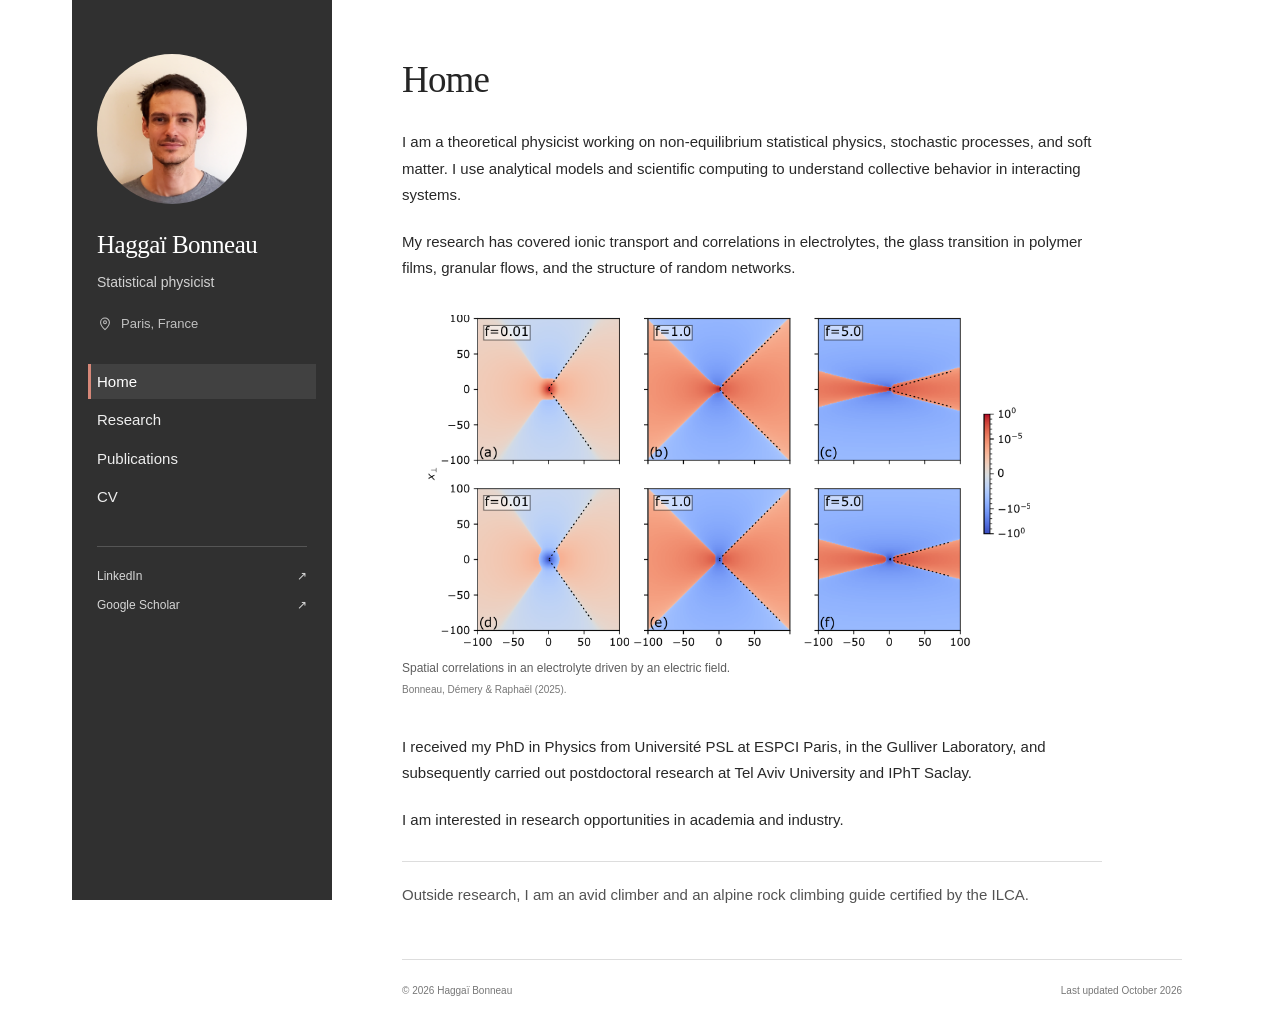
==== index.html @ 4e576c4c "Publish personal academic website" ====
<!doctype html>
<html lang="en"><head><meta charset="utf-8"><meta name="viewport" content="width=device-width, initial-scale=1"><meta name="description" content="Haggaï Bonneau — physicist working on non-equilibrium statistical physics, stochastic processes, and soft matter. Research, publications, and CV."><meta name="theme-color" content="#303030"><title>Haggaï Bonneau | Statistical Physicist</title><link rel="icon" href="assets/favicon.svg" type="image/svg+xml"><link rel="stylesheet" href="style.css?v=20261019-left-sidebar"><link rel="canonical" href="https://haggai-bonneau.github.io/"><meta property="og:site_name" content="Haggaï Bonneau"><meta property="og:title" content="Haggaï Bonneau | Statistical Physicist"><meta property="og:url" content="https://haggai-bonneau.github.io/"><meta property="og:type" content="website"><meta property="og:image" content="https://haggai-bonneau.github.io/assets/portrait.jpg"><meta property="og:image:alt" content="Haggaï Bonneau"><script type="application/ld+json">{"@context": "https://schema.org", "@type": "Person", "name": "Haggaï Bonneau", "alternateName": "Haggai Bonneau", "url": "https://haggai-bonneau.github.io/", "image": "https://haggai-bonneau.github.io/assets/portrait.jpg", "jobTitle": "Statistical physicist", "sameAs": ["https://www.linkedin.com/in/haggai-bonneau", "https://scholar.google.com/citations?user=iTKDGOEAAAAJ"]}</script></head>
<body><a class="skip" href="#main">Skip to content</a><div class="site-shell"><aside class="sidebar"><a href="index.html" class="identity" aria-label="Haggaï Bonneau homepage"><img class="portrait" src="assets/portrait.jpg" width="1321" height="1331" alt="Haggaï Bonneau"><span class="name">Haggaï Bonneau</span></a><p class="role">Statistical physicist</p><p class="location"><svg viewBox="0 0 20 20" aria-hidden="true"><path d="M15.5 8c0 4-5.5 9-5.5 9S4.5 12 4.5 8a5.5 5.5 0 1 1 11 0Z"/><circle cx="10" cy="7.8" r="1.8"/></svg>Paris, France</p><nav aria-label="Main navigation"><a href="index.html" aria-current="page">Home</a><a href="research.html">Research</a><a href="publications.html">Publications</a><a href="cv.html">CV</a></nav><div class="sidebar-links"><a href="https://www.linkedin.com/in/haggai-bonneau" target="_blank" rel="noopener noreferrer">LinkedIn <span aria-hidden="true">↗</span></a><a href="https://scholar.google.com/citations?user=iTKDGOEAAAAJ&amp;hl=iw&amp;oi=ao" target="_blank" rel="noopener noreferrer">Google Scholar <span aria-hidden="true">↗</span></a></div></aside><div class="main-column"><main id="main"><section class="about" aria-labelledby="about-title"><h1 id="about-title">Home</h1><p>I am a theoretical physicist working on non-equilibrium statistical physics, stochastic processes, and soft matter. I use analytical models and scientific computing to understand collective behavior in interacting systems.</p><p>My research has covered ionic transport and correlations in electrolytes, the glass transition in polymer films, granular flows, and the structure of random networks.</p><figure class="home-research"><a href="research.html#electrolytes" aria-label="Read about ionic transport and correlations"><img src="assets/research/ionic-correlations.png" width="1014" height="511" alt="Six ion correlation maps showing conical patterns at three applied electric field strengths"></a><figcaption>Spatial correlations in an electrolyte driven by an electric field.<span class="figure-source">Bonneau, Démery &amp; Raphaël (2025).</span></figcaption></figure><p>I received my PhD in Physics from Université PSL at ESPCI Paris, in the Gulliver Laboratory, and subsequently carried out postdoctoral research at Tel Aviv University and IPhT Saclay.</p><p>I am interested in research opportunities in academia and industry.</p><p class="personal-note">Outside research, I am an avid climber and an alpine rock climbing guide certified by the ILCA.</p></section></main><footer><span>© 2026 Haggaï Bonneau</span><span>Last updated October 2026</span></footer></div></div><script src="script.js"></script></body></html>
---- style.css ----
:root{--ink:#303934;--muted:#6d756f;--accent:#35685d;--line:#e1e6e0;--paper:#fff;--side:#f6f8f5;--serif:Georgia,'Times New Roman',serif}*{box-sizing:border-box}html{scroll-behavior:smooth;scroll-padding-top:32px}body{margin:0;color:var(--ink);background:var(--paper);font-family:-apple-system,BlinkMacSystemFont,'Segoe UI',sans-serif;font-size:15px;line-height:1.75;-webkit-font-smoothing:antialiased}a{color:var(--accent);text-decoration-thickness:1px;text-underline-offset:4px}a:hover{color:#1b493d;text-decoration:underline}a:focus-visible,button:focus-visible{outline:2px solid var(--accent);outline-offset:5px;border-radius:2px}p{margin:0 0 17px}strong{font-weight:600}svg{display:block}.site-shell{display:grid;grid-template-columns:260px minmax(0,800px);max-width:1160px;margin:0 auto;min-height:100vh;padding:0 42px;gap:66px}.sidebar{position:sticky;top:0;align-self:start;padding:65px 30px 40px 22px;min-height:100vh;background:var(--side);border-left:1px solid #f0f2ed;border-right:1px solid #f0f2ed}.identity{display:block;color:var(--ink);text-decoration:none}.identity:hover{text-decoration:none}.avatar{position:relative;width:142px;height:142px;margin:0 0 25px;border:1px solid #d8e2d7;border-radius:50%;display:flex;align-items:center;justify-content:center;background:#eaf0e7;color:#52705c;font-family:var(--serif);font-size:48px;letter-spacing:-3px;box-shadow:0 0 0 7px #f0f4ed}.avatar:before,.avatar:after{content:'';position:absolute;border:1px solid #d9e3d5;border-radius:50%;inset:12px;transform:rotate(-25deg) scaleX(.63)}.avatar:after{transform:rotate(38deg) scaleX(.63)}.avatar span{position:absolute;right:20px;top:18px;width:7px;height:7px;background:#73927b;border-radius:50%}.name{font-family:var(--serif);font-size:25px;letter-spacing:-.5px;line-height:1.3;white-space:nowrap}.role{font-size:14px;color:#646f65;margin:7px 0 19px}.location{display:flex;align-items:center;gap:8px;font-size:13px;color:var(--muted);margin-bottom:26px}.location svg,.sidebar-links svg{width:16px;height:16px;stroke:currentColor;fill:none;stroke-width:1.3}.sidebar-links{border-top:1px solid var(--line);padding-top:19px;display:grid;gap:9px}.sidebar-links a{display:flex;gap:9px;align-items:center;font-size:13px;text-decoration:none}.sidebar-note{margin-top:38px;font-size:12px;color:#7d867c;line-height:1.9}.main-column{min-width:0}.topbar{height:99px;display:flex;justify-content:space-between;align-items:center;gap:20px;border-bottom:1px solid var(--line);margin-bottom:37px}nav{display:flex;gap:28px;align-self:stretch}nav a{position:relative;display:flex;align-items:center;font-size:13px;color:var(--muted);text-decoration:none}nav a[aria-current]{color:var(--accent);font-weight:600}nav a[aria-current]:after{content:'';position:absolute;bottom:-1px;height:2px;left:0;right:0;background:var(--accent)}.contact{font-size:12px;white-space:nowrap;text-decoration:none}.contact span{margin-left:4px}.eyebrow{font-size:10px;letter-spacing:1.8px;color:#738274;font-weight:600;margin:0 0 9px}h1,h2,h3{font-weight:400;color:#263c30}h1{font-family:var(--serif);font-size:38px;line-height:1.2;letter-spacing:-.8px;margin:0 0 22px}h2{font-family:var(--serif);font-size:26px;line-height:1.35;letter-spacing:-.3px;margin:0}h3{font-family:var(--serif);font-size:20px;line-height:1.4;margin:0 0 8px;letter-spacing:-.2px}.lead{font-size:18px;line-height:1.65;color:#445247;margin-bottom:17px}.about{margin-bottom:43px}.about p:not(.eyebrow){max-width:700px}.section-heading{display:flex;justify-content:space-between;align-items:baseline;gap:18px;border-bottom:1px solid var(--line);padding-bottom:12px;margin-bottom:8px}.section-heading>span{font-size:11px;color:#899087}.small-link{font-size:12px;text-decoration:none;white-space:nowrap}.research-row{display:grid;grid-template-columns:109px minmax(0,1fr);gap:25px;padding:24px 0;border-bottom:1px solid #edf0eb}.research-row:last-child{border:0;padding-bottom:0}.research-figure{display:flex;align-items:center;justify-content:center;width:109px;height:105px;border-radius:3px;background:#f6f8f3;margin-top:3px}.research-figure svg{width:100px;height:90px}.research-figure .guide{stroke:#dce4d6;stroke-width:1;stroke-dasharray:3 4;fill:none}.particles{fill:#e5ede1;stroke:#8aa38c;stroke-width:1}.marks,.arrow{stroke:#6b8a71;fill:none;stroke-width:1.2;stroke-linecap:round;stroke-linejoin:round}.chain{fill:none;stroke:#7f9c7d;stroke-width:2}.dots{fill:#698b6c}.edges{stroke:#bacbb2;fill:none;stroke-width:1.3}.nodes{fill:#8aa284;stroke:#f6f8f3;stroke-width:1.5}.research-row p{font-size:14px;line-height:1.75;margin-bottom:9px}.research-row .methods{font-size:11px;color:#7b8479;margin-bottom:7px}.research-row h3{font-size:19px}.research-row .small-link{font-size:11px}#research{margin-bottom:44px}.publication-list{list-style:none;padding:0;margin:0}.publication{padding:20px 0;border-bottom:1px solid #edf0eb}.publication:last-child{border-bottom:0}.paper-title{display:block;color:#355c4f;font-size:14px;line-height:1.6;font-weight:500;text-decoration:none}.publication p{font-size:12px;line-height:1.7;margin:4px 0 0}.authors{color:#6e756f}.authors strong{font-weight:600;color:#454f46}.journal{color:#83897f}.doi{font-size:10px;margin-left:5px;text-decoration:none}.intro{color:#687367;margin-bottom:35px}.year-heading{font-size:22px;margin-top:30px;padding-bottom:8px;border-bottom:1px solid var(--line)}footer{display:flex;justify-content:space-between;gap:15px;border-top:1px solid var(--line);margin-top:50px;padding:22px 0 30px;font-size:10px;color:#8a9187}.cv-heading{display:flex;justify-content:space-between;align-items:center;gap:20px}.cv-heading h1{margin-bottom:16px}.print-button{font-family:inherit;font-size:11px;color:var(--accent);border:1px solid #d2ded1;padding:9px 12px;border-radius:3px;background:#fff;cursor:pointer;white-space:nowrap}.print-button:hover{background:#f3f7f0}.cv-section{margin:35px 0 18px;padding-bottom:9px;border-bottom:1px solid var(--line)}.timeline article{display:grid;grid-template-columns:90px 1fr;gap:22px;margin-bottom:24px}.period{font-size:12px;color:var(--muted);padding-top:3px}.timeline h3{font-size:19px;margin-bottom:4px}.timeline p{font-size:14px;margin-bottom:6px}.timeline .institution{font-size:13px;color:var(--muted)}.skip{position:absolute;left:12px;top:-100px;z-index:10;background:#fff;padding:8px 14px}.skip:focus{top:10px}
@media(min-width:1400px){.site-shell{max-width:1200px;grid-template-columns:260px minmax(0,800px);gap:76px;padding:0 32px}}@media(max-width:1050px){.site-shell{padding:0 24px;grid-template-columns:220px minmax(0,1fr);gap:36px}.sidebar{padding-left:18px;padding-right:18px}.name{font-size:22px}nav{gap:22px}.contact{display:none}.section-heading>span{display:none}.research-row{gap:20px}}@media(max-width:700px){body{font-size:14px}.site-shell{display:block;padding:0 25px}.sidebar{position:static;min-height:0;padding:29px 0 24px;border:0;border-bottom:1px solid var(--line);background:none;display:grid;grid-template-columns:1fr;}.identity{padding-left:84px;position:relative;min-height:40px;display:flex;align-items:center}.avatar{position:absolute;left:3px;top:0;width:61px;height:61px;font-size:25px;box-shadow:0 0 0 4px #f0f4ed;margin:0;letter-spacing:-2px}.avatar:before,.avatar:after{inset:6px}.avatar span{width:4px;height:4px;right:8px;top:7px}.name{font-size:25px}.role{padding-left:84px;margin:0 0 17px;font-size:12px}.location{margin:0;font-size:12px;gap:5px}.sidebar-links{border:0;padding:0;display:flex;gap:17px;margin-top:10px}.sidebar-links a{font-size:12px;gap:6px}.sidebar-note{display:none}.topbar{height:64px;margin-bottom:29px}nav{width:100%;justify-content:space-between;gap:12px}nav a{font-size:12px}h1{font-size:33px;margin-bottom:19px}.eyebrow{font-size:9px;letter-spacing:1.4px}.lead{font-size:17px}h2{font-size:25px}.about{margin-bottom:33px}.research-row{grid-template-columns:65px minmax(0,1fr);gap:16px;padding:22px 0}.research-figure{width:65px;height:71px}.research-figure svg{width:61px;height:60px}.research-row h3{font-size:18px}.research-row p{font-size:13px}.research-row .methods{font-size:10px;line-height:1.8}.section-heading{gap:8px}.section-heading .small-link{font-size:10px}.paper-title{font-size:13px}.publication p{font-size:11px}footer{font-size:9px;margin-top:35px}.cv-heading{display:block}.print-button{margin-bottom:16px}.timeline article{grid-template-columns:72px minmax(0,1fr);gap:12px}.timeline h3{font-size:18px}.timeline p{font-size:13px}}
@media(prefers-reduced-motion:reduce){html{scroll-behavior:auto}}@media print{@page{size:A4;margin:17mm}body{font-size:10pt;line-height:1.5}.site-shell{display:block;padding:0;max-width:none}.sidebar,.topbar,footer,.print-button,.no-print,.skip{display:none}.main-column{width:100%}h1{font-size:27pt}h2,.cv-section{font-size:16pt;margin-top:20px}.intro{margin-bottom:20px}.timeline article{margin-bottom:14px;break-inside:avoid}.timeline p{font-size:10pt}.publication{padding:10px 0;break-inside:avoid}.paper-title{font-size:10pt}.publication p{font-size:9pt}a{color:inherit;text-decoration:none}.doi{display:none}h2,h3{break-after:avoid}}

/* Second draft: charcoal navigation and a single burgundy accent. */
:root{--ink:#282828;--muted:#666;--accent:#8d3035;--line:#ddd;--paper:#fff;--side:#303030}h1,h2,h3{color:#252525}.site-shell{max-width:1200px;grid-template-columns:260px minmax(0,780px);gap:70px;padding:0 32px}.sidebar{background:#303030;color:#fff;border:0;padding:54px 25px 35px;min-height:100vh}.identity,.identity:hover{color:white}.name{font-size:25px;white-space:normal}.avatar{width:120px;height:120px;border:1px solid #777;border-radius:0;box-shadow:none;background:none;color:#eee;font-size:48px;margin-bottom:26px}.avatar:before,.avatar:after,.avatar span{display:none}.role{color:#d2d2d2;margin-top:8px}.location{color:#c1c1c1;margin-bottom:28px}.sidebar nav{display:flex;flex-direction:column;gap:3px;align-items:stretch;margin:0 -9px}.sidebar nav a{font-size:15px;color:#eee;padding:5px 9px;line-height:1.7;display:block}.sidebar nav a:hover{background:#3c3c3c;color:#fff;text-decoration:none}.sidebar nav a[aria-current]{color:#fff;background:#414141;border-left:3px solid #d68778;padding-left:6px;font-weight:400}.sidebar nav a[aria-current]:after{display:none}.sidebar-links{border-top:1px solid #555;margin-top:31px;padding-top:19px}.sidebar-links a{color:#d6d6d6;font-size:12px;overflow-wrap:anywhere}.main-column{padding-top:58px}h1{font-size:37px;margin-bottom:27px}.about p{margin-bottom:21px}.about{max-width:720px}.intro{color:#555}.research-row.text-only{display:block;padding:22px 0 24px}.research-row h2{font-size:25px;margin-bottom:10px}.research-row p{font-size:15px}.research-row .methods{font-size:12px;color:#666}.paper-title{color:var(--accent)}.publication .authors{color:#555}.publication .journal{color:#666}.doi{display:none}.cv-heading{align-items:flex-start}.print-button{border-color:#bbb;color:var(--accent)}footer{color:#777;margin-top:50px}.year-heading{margin-top:32px}.avatar{font-family:Georgia,serif;letter-spacing:0}
@media(max-width:1050px){.site-shell{grid-template-columns:220px minmax(0,1fr);gap:38px;padding:0 24px}.sidebar{padding-left:19px;padding-right:19px}.sidebar-links a{font-size:11px}.name{font-size:23px}}
@media(max-width:700px){.site-shell{display:block;padding:0}.sidebar{padding:27px 24px 23px;min-height:0;display:block}.identity{padding-left:0;min-height:0}.avatar{display:none}.name{font-size:28px}.role{padding:0;margin:3px 0 10px;font-size:13px}.location{font-size:12px;margin:0 0 16px}.sidebar nav{flex-direction:row;flex-wrap:wrap;gap:5px 10px;margin:0 -6px}.sidebar nav a{font-size:13px;padding:3px 6px}.sidebar nav a[aria-current]{border-left:0;border-bottom:2px solid #d68778;padding:3px 6px}.sidebar-links{padding-top:12px;margin-top:15px}.sidebar-links a{font-size:12px}.main-column{padding:30px 24px 0}.research-row.text-only{display:block}h1{font-size:32px}footer{font-size:9px}.cv-heading{display:block}}
@media print{.site-shell{display:block;padding:0}.main-column{padding:0}.sidebar{display:none}h1{font-size:27pt}}

/* Original research figures selected by the author. */
.home-research{margin:33px 0 35px;max-width:660px}.home-research img{display:block;width:100%;height:auto}.home-research a{display:block}.home-research figcaption,.topic-figure figcaption{font-size:12px;line-height:1.65;color:#5e5e5e;margin-top:12px}.figure-source{display:block;font-size:10px;color:#777;margin-top:3px}.research-intro{margin-bottom:30px}.research-topic{padding:27px 0 34px;border-bottom:1px solid var(--line);scroll-margin-top:28px}.research-topic:last-child{border:0;padding-bottom:0}.research-topic h2{font-size:25px;margin-bottom:18px}.topic-content{display:grid;grid-template-columns:minmax(0,1fr) 260px;gap:30px;align-items:start}.topic-description p{font-size:14px;line-height:1.8;margin-bottom:17px}.topic-figure{margin:0;min-width:0}.topic-figure img{display:block;width:100%;height:auto;max-height:305px;object-fit:contain;object-position:center top}.topic-figure a{display:block}.topic-figure figcaption{font-size:11px}.topic-figure .figure-source{font-size:9px}.topic-figure a:focus-visible{outline-offset:6px}@media(max-width:1100px){.topic-content{grid-template-columns:minmax(0,1fr) 210px;gap:22px}}@media(max-width:900px){.topic-content{display:block}.topic-figure{max-width:350px;margin:22px auto 0}.topic-figure img{max-height:330px}.topic-description p{font-size:14px}}@media(max-width:700px){.home-research{margin:27px -8px}.home-research figcaption{margin-left:8px;margin-right:8px;font-size:11px}.research-topic h2{font-size:23px}.topic-figure{max-width:360px}.figure-source{font-size:9px}}@media print{.home-research,.topic-figure{break-inside:avoid}.topic-figure img{max-height:220px}}

.print-contact{display:none}@media print{.print-contact{display:inline}}

/* Portrait and the reviewed academic CV. */
.portrait{display:block;width:150px;height:150px;object-fit:cover;object-position:50% 46%;border-radius:50%;margin:0 0 25px}.identity{padding-left:0}.download-button{display:inline-flex;align-items:center;gap:10px;border:1px solid #b4a1a3;border-radius:2px;padding:9px 12px;color:var(--accent);font-size:12px;text-decoration:none;white-space:nowrap;line-height:1.5}.download-button:hover{background:#faf7f7;text-decoration:none}.pdf-label{font-size:10px;color:#6e6162}.teaching-details{padding-left:17px;margin:12px 0 0}.teaching-details li{font-size:14px;line-height:1.8;margin-bottom:13px}.personal-note{padding-top:20px;border-top:1px solid var(--line);margin-top:28px;color:#535353}.cv-heading h1{font-size:34px}.cv-heading{gap:15px}.sidebar-links{display:grid;gap:8px}.sidebar-links a{justify-content:space-between}.cv-heading .download-button{margin-top:5px}@media(max-width:1100px){.cv-heading{display:block}.cv-heading .download-button{margin:0 0 19px}.portrait{width:140px;height:140px}}@media(max-width:700px){.identity{display:flex;min-height:84px;padding-left:104px}.portrait{position:absolute;left:0;top:0;width:82px;height:82px;margin:0}.name{font-size:26px}.role{padding-left:104px;margin:-25px 0 26px;font-size:12px;position:relative;pointer-events:none}.location{margin-top:0}.download-button{font-size:12px}.teaching-details li{font-size:13px}.personal-note{font-size:13px}.cv-heading h1{font-size:32px}.sidebar{padding-top:25px}.sidebar-links a{justify-content:flex-start;gap:6px}}@media print{.download-button{display:none}.portrait{display:none}}

/* Keep the photo, navigation, and profile links on the left at every screen width. */
@media screen and (max-width:700px){
.site-shell{display:grid;grid-template-columns:150px minmax(0,1fr);gap:24px;padding:0 16px;min-height:100vh}
.sidebar{display:block;position:sticky;top:0;align-self:start;min-height:100vh;padding:32px 14px 25px;background:#303030}
.identity{display:block;position:static;min-height:0;padding:0}
.portrait{position:static;width:112px;height:112px;margin:0 0 23px;border-radius:50%}
.name{font-size:21px;line-height:1.35;display:block}
.role{position:static;padding:0;margin:8px 0 19px;font-size:12px;line-height:1.6;pointer-events:auto}
.location{font-size:11px;margin:0 0 22px;gap:5px}
.location svg{width:13px;height:13px;flex-shrink:0}
.sidebar nav{display:flex;flex-direction:column;flex-wrap:nowrap;align-items:stretch;gap:4px;width:auto;margin:0 -6px}
.sidebar nav a{display:block;padding:5px 6px;font-size:13px;line-height:1.7}
.sidebar nav a[aria-current]{padding:5px 6px 5px 3px;border-left:3px solid #d68778;border-bottom:0;background:#414141}
.sidebar-links{display:grid;gap:10px;border-top:1px solid #555;margin:27px 0 0;padding:17px 0 0}
.sidebar-links a{font-size:11px;gap:5px;justify-content:space-between;line-height:1.6}
.main-column{min-width:0;padding:34px 0 0}
h1,.cv-heading h1{font-size:29px;line-height:1.25}
h2{font-size:23px}.research-topic h2{font-size:21px}
.home-research{margin:25px 0 29px}.home-research figcaption{margin-left:0;margin-right:0;font-size:10px}
.topic-figure figcaption{font-size:10px}.figure-source{font-size:9px}
.download-button{max-width:100%;white-space:normal;align-items:center;font-size:11px;padding:8px 9px}
.pdf-label{flex-shrink:0;font-size:9px}
footer{flex-direction:column;align-items:flex-start;gap:3px;font-size:9px}
}
@media screen and (max-width:450px){
.site-shell{grid-template-columns:125px minmax(0,1fr);gap:16px;padding:0 12px}
.sidebar{padding:27px 10px 24px}.portrait{width:94px;height:94px;margin-bottom:20px}
.name{font-size:19px}.role{font-size:11px}.location{font-size:10px;align-items:flex-start}
.sidebar nav a{font-size:12px}.sidebar-links a{font-size:10px}
.main-column{padding-top:30px}body{font-size:13px}h1,.cv-heading h1{font-size:27px}
.timeline article{display:block}.timeline .period{margin-bottom:5px;font-size:11px}
.timeline h3{font-size:17px}.timeline p,.teaching-details li{font-size:12px}
.research-topic h2{font-size:20px}.topic-description p{font-size:13px}
.personal-note{font-size:12px}.publication p{font-size:10px}
}
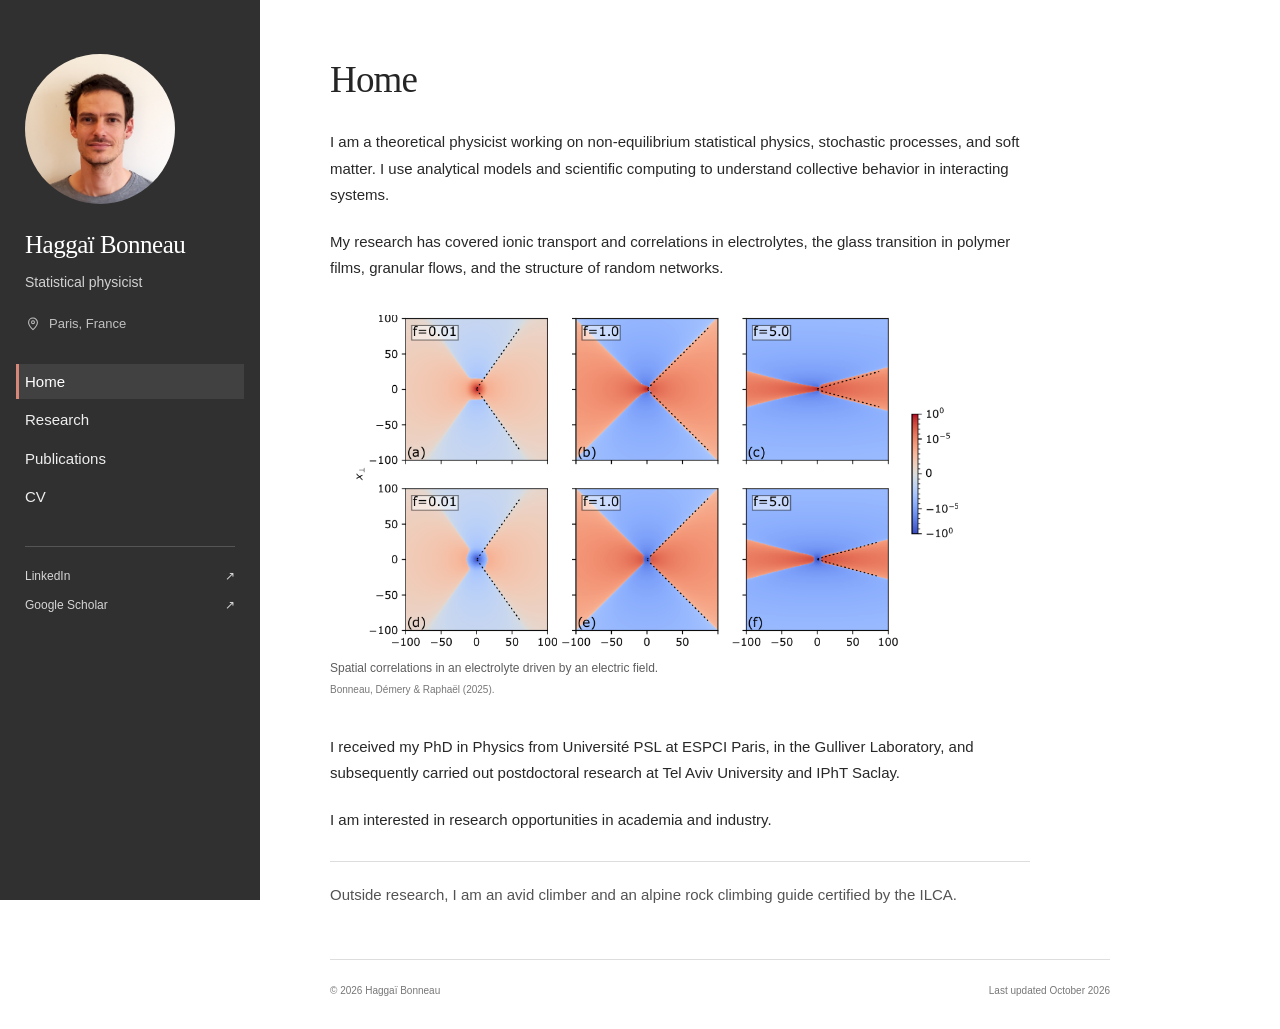
==== commit 11cf701d: "Align desktop sidebar left and simplify teaching entries" ====
--- a/index.html
+++ b/index.html
@@ -1,3 +1,3 @@
 <!doctype html>
-<html lang="en"><head><meta charset="utf-8"><meta name="viewport" content="width=device-width, initial-scale=1"><meta name="description" content="Haggaï Bonneau — physicist working on non-equilibrium statistical physics, stochastic processes, and soft matter. Research, publications, and CV."><meta name="theme-color" content="#303030"><title>Haggaï Bonneau | Statistical Physicist</title><link rel="icon" href="assets/favicon.svg" type="image/svg+xml"><link rel="stylesheet" href="style.css?v=20261019-left-sidebar"><link rel="canonical" href="https://haggai-bonneau.github.io/"><meta property="og:site_name" content="Haggaï Bonneau"><meta property="og:title" content="Haggaï Bonneau | Statistical Physicist"><meta property="og:url" content="https://haggai-bonneau.github.io/"><meta property="og:type" content="website"><meta property="og:image" content="https://haggai-bonneau.github.io/assets/portrait.jpg"><meta property="og:image:alt" content="Haggaï Bonneau"><script type="application/ld+json">{"@context": "https://schema.org", "@type": "Person", "name": "Haggaï Bonneau", "alternateName": "Haggai Bonneau", "url": "https://haggai-bonneau.github.io/", "image": "https://haggai-bonneau.github.io/assets/portrait.jpg", "jobTitle": "Statistical physicist", "sameAs": ["https://www.linkedin.com/in/haggai-bonneau", "https://scholar.google.com/citations?user=iTKDGOEAAAAJ"]}</script></head>
+<html lang="en"><head><meta charset="utf-8"><meta name="viewport" content="width=device-width, initial-scale=1"><meta name="description" content="Haggaï Bonneau — physicist working on non-equilibrium statistical physics, stochastic processes, and soft matter. Research, publications, and CV."><meta name="theme-color" content="#303030"><title>Haggaï Bonneau | Statistical Physicist</title><link rel="icon" href="assets/favicon.svg" type="image/svg+xml"><link rel="stylesheet" href="style.css?v=20261020-sidebar-teaching"><link rel="canonical" href="https://haggai-bonneau.github.io/"><meta property="og:site_name" content="Haggaï Bonneau"><meta property="og:title" content="Haggaï Bonneau | Statistical Physicist"><meta property="og:url" content="https://haggai-bonneau.github.io/"><meta property="og:type" content="website"><meta property="og:image" content="https://haggai-bonneau.github.io/assets/portrait.jpg"><meta property="og:image:alt" content="Haggaï Bonneau"><script type="application/ld+json">{"@context": "https://schema.org", "@type": "Person", "name": "Haggaï Bonneau", "alternateName": "Haggai Bonneau", "url": "https://haggai-bonneau.github.io/", "image": "https://haggai-bonneau.github.io/assets/portrait.jpg", "jobTitle": "Statistical physicist", "sameAs": ["https://www.linkedin.com/in/haggai-bonneau", "https://scholar.google.com/citations?user=iTKDGOEAAAAJ"]}</script></head>
 <body><a class="skip" href="#main">Skip to content</a><div class="site-shell"><aside class="sidebar"><a href="index.html" class="identity" aria-label="Haggaï Bonneau homepage"><img class="portrait" src="assets/portrait.jpg" width="1321" height="1331" alt="Haggaï Bonneau"><span class="name">Haggaï Bonneau</span></a><p class="role">Statistical physicist</p><p class="location"><svg viewBox="0 0 20 20" aria-hidden="true"><path d="M15.5 8c0 4-5.5 9-5.5 9S4.5 12 4.5 8a5.5 5.5 0 1 1 11 0Z"/><circle cx="10" cy="7.8" r="1.8"/></svg>Paris, France</p><nav aria-label="Main navigation"><a href="index.html" aria-current="page">Home</a><a href="research.html">Research</a><a href="publications.html">Publications</a><a href="cv.html">CV</a></nav><div class="sidebar-links"><a href="https://www.linkedin.com/in/haggai-bonneau" target="_blank" rel="noopener noreferrer">LinkedIn <span aria-hidden="true">↗</span></a><a href="https://scholar.google.com/citations?user=iTKDGOEAAAAJ&amp;hl=iw&amp;oi=ao" target="_blank" rel="noopener noreferrer">Google Scholar <span aria-hidden="true">↗</span></a></div></aside><div class="main-column"><main id="main"><section class="about" aria-labelledby="about-title"><h1 id="about-title">Home</h1><p>I am a theoretical physicist working on non-equilibrium statistical physics, stochastic processes, and soft matter. I use analytical models and scientific computing to understand collective behavior in interacting systems.</p><p>My research has covered ionic transport and correlations in electrolytes, the glass transition in polymer films, granular flows, and the structure of random networks.</p><figure class="home-research"><a href="research.html#electrolytes" aria-label="Read about ionic transport and correlations"><img src="assets/research/ionic-correlations.png" width="1014" height="511" alt="Six ion correlation maps showing conical patterns at three applied electric field strengths"></a><figcaption>Spatial correlations in an electrolyte driven by an electric field.<span class="figure-source">Bonneau, Démery &amp; Raphaël (2025).</span></figcaption></figure><p>I received my PhD in Physics from Université PSL at ESPCI Paris, in the Gulliver Laboratory, and subsequently carried out postdoctoral research at Tel Aviv University and IPhT Saclay.</p><p>I am interested in research opportunities in academia and industry.</p><p class="personal-note">Outside research, I am an avid climber and an alpine rock climbing guide certified by the ILCA.</p></section></main><footer><span>© 2026 Haggaï Bonneau</span><span>Last updated October 2026</span></footer></div></div><script src="script.js"></script></body></html>
--- a/style.css
+++ b/style.css
@@ -51,3 +51,9 @@
 .research-topic h2{font-size:20px}.topic-description p{font-size:13px}
 .personal-note{font-size:12px}.publication p{font-size:10px}
 }
+
+/* Anchor the desktop sidebar to the browser's left edge. */
+@media screen and (min-width:701px){
+.site-shell{margin-left:0;margin-right:auto;padding-left:0}
+}
+.teaching-timeline article{display:block}
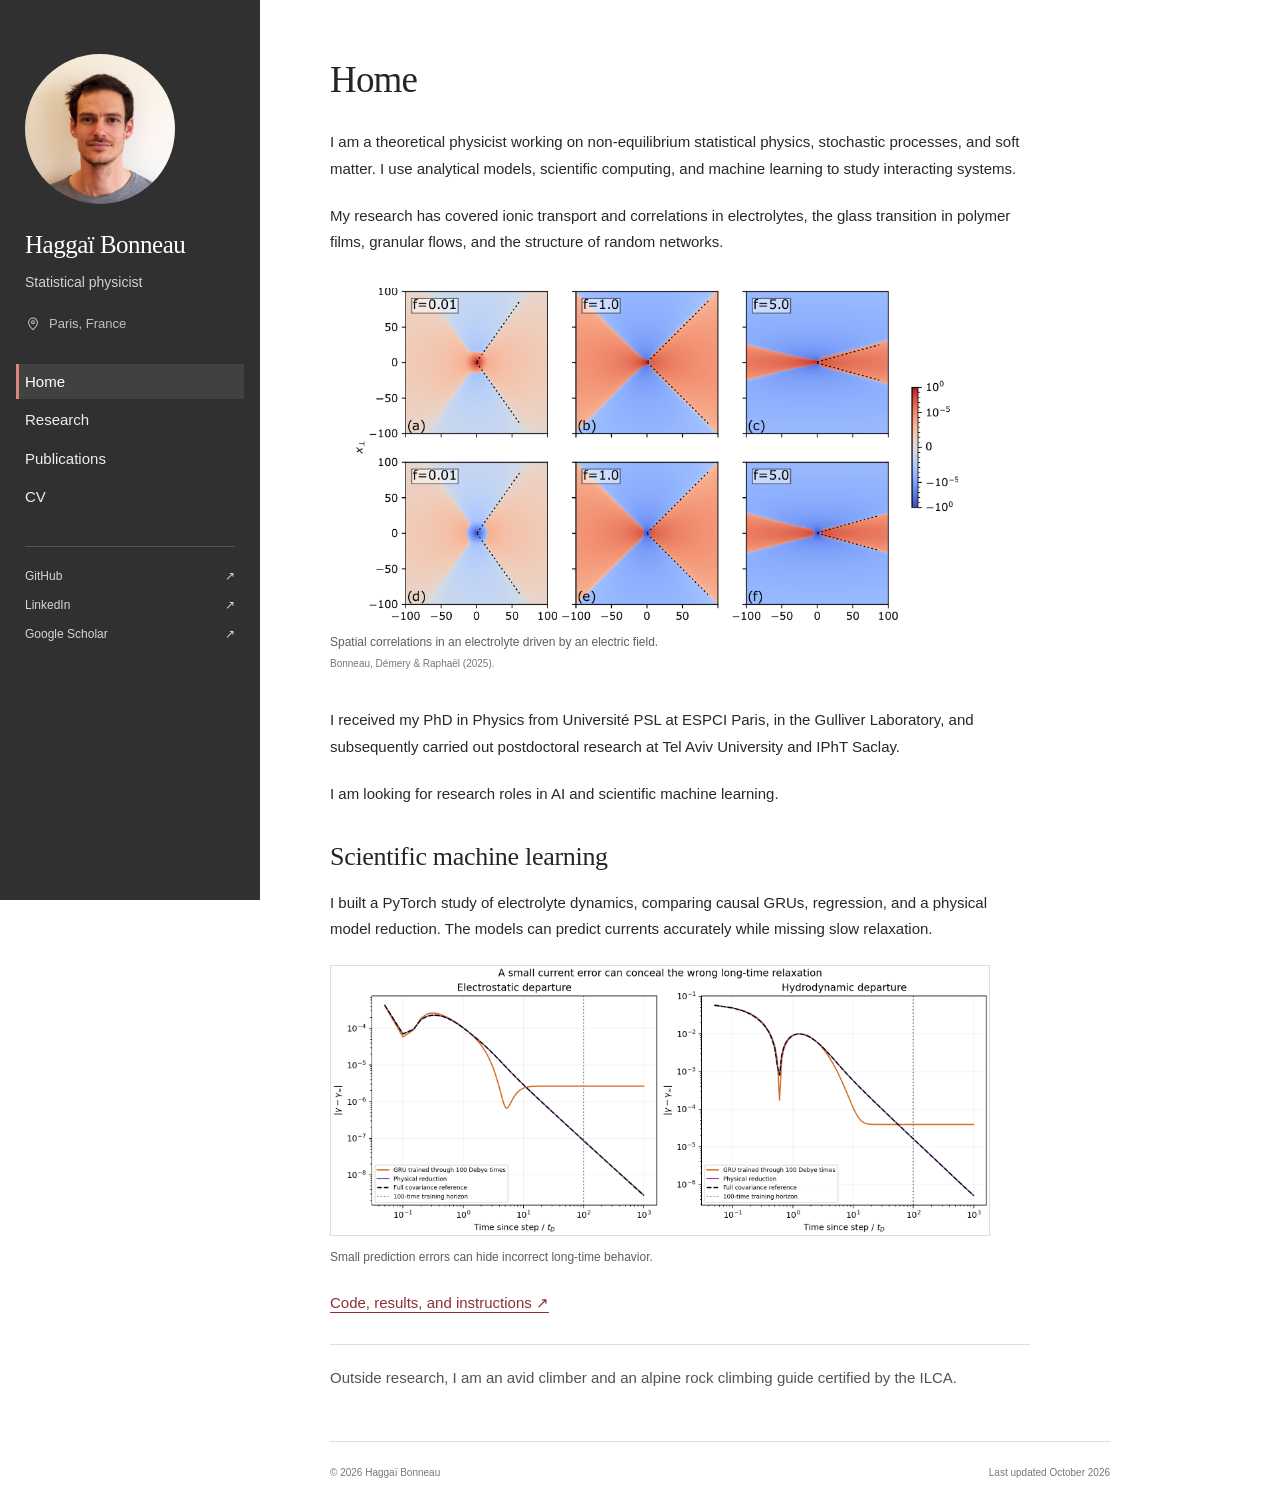
==== commit cd2a9987: "Connect scientific ML project with research profile and CV" ====
--- a/index.html
+++ b/index.html
@@ -1,3 +1,3 @@
 <!doctype html>
-<html lang="en"><head><meta charset="utf-8"><meta name="viewport" content="width=device-width, initial-scale=1"><meta name="description" content="Haggaï Bonneau — physicist working on non-equilibrium statistical physics, stochastic processes, and soft matter. Research, publications, and CV."><meta name="theme-color" content="#303030"><title>Haggaï Bonneau | Statistical Physicist</title><link rel="icon" href="assets/favicon.svg" type="image/svg+xml"><link rel="stylesheet" href="style.css?v=20261020-sidebar-teaching"><link rel="canonical" href="https://haggai-bonneau.github.io/"><meta property="og:site_name" content="Haggaï Bonneau"><meta property="og:title" content="Haggaï Bonneau | Statistical Physicist"><meta property="og:url" content="https://haggai-bonneau.github.io/"><meta property="og:type" content="website"><meta property="og:image" content="https://haggai-bonneau.github.io/assets/portrait.jpg"><meta property="og:image:alt" content="Haggaï Bonneau"><script type="application/ld+json">{"@context": "https://schema.org", "@type": "Person", "name": "Haggaï Bonneau", "alternateName": "Haggai Bonneau", "url": "https://haggai-bonneau.github.io/", "image": "https://haggai-bonneau.github.io/assets/portrait.jpg", "jobTitle": "Statistical physicist", "sameAs": ["https://www.linkedin.com/in/haggai-bonneau", "https://scholar.google.com/citations?user=iTKDGOEAAAAJ"]}</script></head>
-<body><a class="skip" href="#main">Skip to content</a><div class="site-shell"><aside class="sidebar"><a href="index.html" class="identity" aria-label="Haggaï Bonneau homepage"><img class="portrait" src="assets/portrait.jpg" width="1321" height="1331" alt="Haggaï Bonneau"><span class="name">Haggaï Bonneau</span></a><p class="role">Statistical physicist</p><p class="location"><svg viewBox="0 0 20 20" aria-hidden="true"><path d="M15.5 8c0 4-5.5 9-5.5 9S4.5 12 4.5 8a5.5 5.5 0 1 1 11 0Z"/><circle cx="10" cy="7.8" r="1.8"/></svg>Paris, France</p><nav aria-label="Main navigation"><a href="index.html" aria-current="page">Home</a><a href="research.html">Research</a><a href="publications.html">Publications</a><a href="cv.html">CV</a></nav><div class="sidebar-links"><a href="https://www.linkedin.com/in/haggai-bonneau" target="_blank" rel="noopener noreferrer">LinkedIn <span aria-hidden="true">↗</span></a><a href="https://scholar.google.com/citations?user=iTKDGOEAAAAJ&amp;hl=iw&amp;oi=ao" target="_blank" rel="noopener noreferrer">Google Scholar <span aria-hidden="true">↗</span></a></div></aside><div class="main-column"><main id="main"><section class="about" aria-labelledby="about-title"><h1 id="about-title">Home</h1><p>I am a theoretical physicist working on non-equilibrium statistical physics, stochastic processes, and soft matter. I use analytical models and scientific computing to understand collective behavior in interacting systems.</p><p>My research has covered ionic transport and correlations in electrolytes, the glass transition in polymer films, granular flows, and the structure of random networks.</p><figure class="home-research"><a href="research.html#electrolytes" aria-label="Read about ionic transport and correlations"><img src="assets/research/ionic-correlations.png" width="1014" height="511" alt="Six ion correlation maps showing conical patterns at three applied electric field strengths"></a><figcaption>Spatial correlations in an electrolyte driven by an electric field.<span class="figure-source">Bonneau, Démery &amp; Raphaël (2025).</span></figcaption></figure><p>I received my PhD in Physics from Université PSL at ESPCI Paris, in the Gulliver Laboratory, and subsequently carried out postdoctoral research at Tel Aviv University and IPhT Saclay.</p><p>I am interested in research opportunities in academia and industry.</p><p class="personal-note">Outside research, I am an avid climber and an alpine rock climbing guide certified by the ILCA.</p></section></main><footer><span>© 2026 Haggaï Bonneau</span><span>Last updated October 2026</span></footer></div></div><script src="script.js"></script></body></html>+<html lang="en"><head><meta charset="utf-8"><meta name="viewport" content="width=device-width, initial-scale=1"><meta name="description" content="Haggaï Bonneau — statistical physicist working on scientific machine learning, stochastic processes, and soft matter. Research, projects, and CV."><meta name="theme-color" content="#303030"><title>Haggaï Bonneau | Statistical Physicist</title><link rel="icon" href="data:,"><link rel="stylesheet" href="style.css?v=20261028-ml-project"><link rel="canonical" href="https://hbonneau.github.io/"><meta property="og:site_name" content="Haggaï Bonneau"><meta property="og:title" content="Haggaï Bonneau | Statistical Physicist"><meta property="og:url" content="https://hbonneau.github.io/"><meta property="og:type" content="website"><meta property="og:image" content="https://hbonneau.github.io/assets/portrait.jpg"><meta property="og:image:alt" content="Haggaï Bonneau"><script type="application/ld+json">{"@context": "https://schema.org", "@type": "Person", "name": "Haggaï Bonneau", "alternateName": "Haggai Bonneau", "url": "https://hbonneau.github.io/", "image": "https://hbonneau.github.io/assets/portrait.jpg", "jobTitle": "Statistical physicist", "sameAs": ["https://www.linkedin.com/in/haggai-bonneau", "https://scholar.google.com/citations?user=iTKDGOEAAAAJ"]}</script></head>
+<body><a class="skip" href="#main">Skip to content</a><div class="site-shell"><aside class="sidebar"><a href="index.html" class="identity" aria-label="Haggaï Bonneau homepage"><img class="portrait" src="assets/portrait.jpg" width="1321" height="1331" alt="Haggaï Bonneau"><span class="name">Haggaï Bonneau</span></a><p class="role">Statistical physicist</p><p class="location"><svg viewBox="0 0 20 20" aria-hidden="true"><path d="M15.5 8c0 4-5.5 9-5.5 9S4.5 12 4.5 8a5.5 5.5 0 1 1 11 0Z"/><circle cx="10" cy="7.8" r="1.8"/></svg>Paris, France</p><nav aria-label="Main navigation"><a href="index.html" aria-current="page">Home</a><a href="research.html">Research</a><a href="publications.html">Publications</a><a href="cv.html">CV</a></nav><div class="sidebar-links"><a href="https://github.com/HBonneau" target="_blank" rel="noopener noreferrer">GitHub <span aria-hidden="true">↗</span></a><a href="https://www.linkedin.com/in/haggai-bonneau" target="_blank" rel="noopener noreferrer">LinkedIn <span aria-hidden="true">↗</span></a><a href="https://scholar.google.com/citations?user=iTKDGOEAAAAJ&amp;hl=iw&amp;oi=ao" target="_blank" rel="noopener noreferrer">Google Scholar <span aria-hidden="true">↗</span></a></div></aside><div class="main-column"><main id="main"><section class="about" aria-labelledby="about-title"><h1 id="about-title">Home</h1><p>I am a theoretical physicist working on non-equilibrium statistical physics, stochastic processes, and soft matter. I use analytical models, scientific computing, and machine learning to study interacting systems.</p><p>My research has covered ionic transport and correlations in electrolytes, the glass transition in polymer films, granular flows, and the structure of random networks.</p><figure class="home-research"><a href="research.html#electrolytes" aria-label="Read about ionic transport and correlations"><img src="assets/research/ionic-correlations.png" width="1014" height="511" alt="Six ion correlation maps showing conical patterns at three applied electric field strengths"></a><figcaption>Spatial correlations in an electrolyte driven by an electric field.<span class="figure-source">Bonneau, Démery &amp; Raphaël (2025).</span></figcaption></figure><p>I received my PhD in Physics from Université PSL at ESPCI Paris, in the Gulliver Laboratory, and subsequently carried out postdoctoral research at Tel Aviv University and IPhT Saclay.</p><p>I am looking for research roles in AI and scientific machine learning.</p><section class="ml-project" aria-labelledby="ml-title"><h2 id="ml-title">Scientific machine learning</h2><p>I built a PyTorch study of electrolyte dynamics, comparing causal GRUs, regression, and a physical model reduction. The models can predict currents accurately while missing slow relaxation.</p><figure class="home-research"><a href="https://github.com/HBonneau/electrolyte-memory-surrogates" aria-label="View the electrolyte machine learning project"><img src="assets/projects/electrolyte-relaxation.png" width="1980" height="810" loading="lazy" alt="The GRU plateaus while the physical reference and reduced model continue to relax"></a><figcaption>Small prediction errors can hide incorrect long-time behavior.</figcaption></figure><p><a href="https://github.com/HBonneau/electrolyte-memory-surrogates">Code, results, and instructions ↗</a></p></section><p class="personal-note">Outside research, I am an avid climber and an alpine rock climbing guide certified by the ILCA.</p></section></main><footer><span>© 2026 Haggaï Bonneau</span><span>Last updated October 2026</span></footer></div></div><script src="script.js"></script></body></html>
--- a/style.css
+++ b/style.css
@@ -56,4 +56,11 @@
 @media screen and (min-width:701px){
 .site-shell{margin-left:0;margin-right:auto;padding-left:0}
 }
-.teaching-timeline article{display:block}
+.teaching-intro{font-size:14px;margin-bottom:18px}
+.teaching-timeline article{margin-bottom:18px}
+.teaching-timeline article>div{grid-column:2}
+.teaching-timeline h3{font-size:18px;line-height:1.4}
+@media screen and (max-width:700px){.teaching-timeline h3{font-size:17px}}
+
+/* Scientific ML project. */
+.ml-project{margin-top:32px}.ml-project h2{margin-bottom:16px}.ml-project .home-research{margin:22px 0}.ml-project img{border:1px solid var(--line)}
